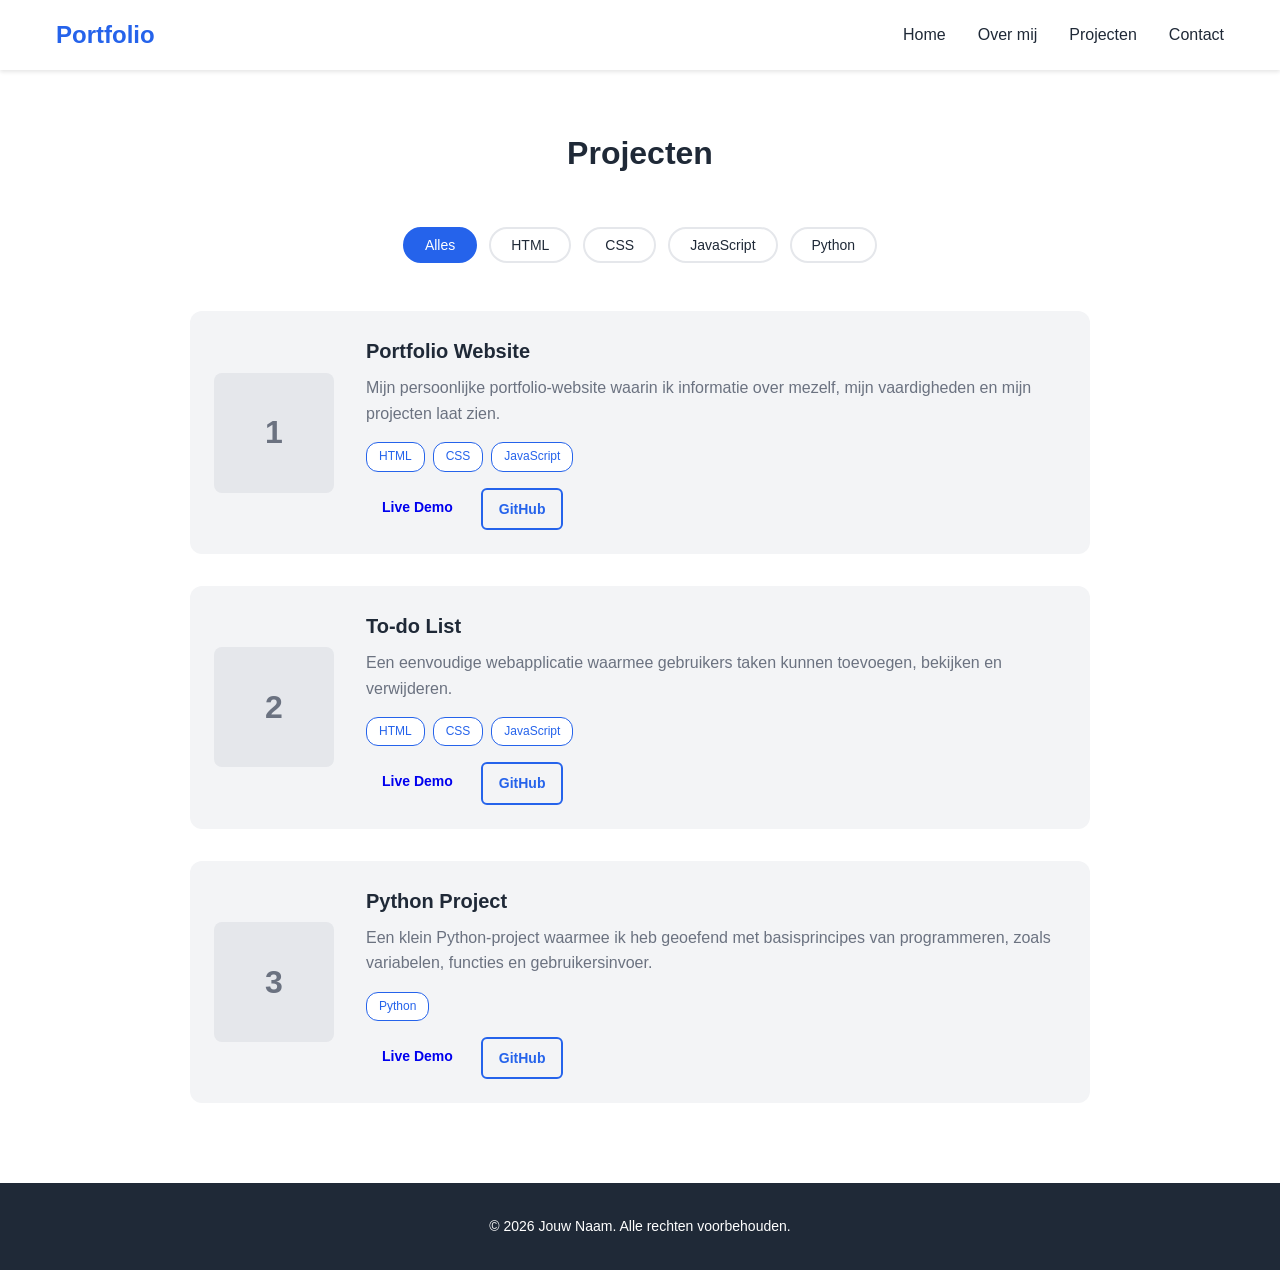
==== projects.html @ d116de9f "Add projects page and project filters" ====
<!DOCTYPE html>
<html lang="nl">
<head>
    <meta charset="UTF-8">
    <meta name="viewport" content="width=device-width, initial-scale=1.0">
    <title>Projecten - Portfolio van Milana</title>
    <link rel="stylesheet" href="css/style.css">
</head>
<body>
    <header class="header">
        <nav class="nav">
            <a href="index.html" class="nav__logo">Portfolio</a>
            <ul class="nav__menu">
                <li><a href="index.html" class="nav__link">Home</a></li>
                <li><a href="index.html#about" class="nav__link">Over mij</a></li>
                <li><a href="projects.html" class="nav__link">Projecten</a></li>
                <li><a href="index.html#contact" class="nav__link">Contact</a></li>
            </ul>
            <button class="nav__toggle" aria-label="Menu">
                <span></span>
                <span></span>
                <span></span>
            </button>
        </nav>
    </header>

    <main>
        <section class="projects-page">
            <div class="container">
                <h1 class="section__title">Projecten</h1>

                <div class="project-filters">
                    <button class="filter-btn active" data-filter="all">Alles</button>
                    <button class="filter-btn" data-filter="HTML">HTML</button>
                    <button class="filter-btn" data-filter="CSS">CSS</button>
                    <button class="filter-btn" data-filter="JavaScript">JavaScript</button>
                    <button class="filter-btn" data-filter="Python">Python</button>
                </div>

                <div class="projects-list">
                    <article class="project-list-item" data-tech="HTML CSS JavaScript">
                        <div class="project-list-item__image">1</div>
                        <div class="project-list-item__content">
                            <h2 class="project-list-item__title">Portfolio Website</h2>
                            <p class="project-list-item__description">Mijn persoonlijke portfolio-website waarin ik informatie over mezelf, mijn vaardigheden en mijn projecten laat zien.</p>
                            <div class="project-tags">
                                <span class="tag">HTML</span>
                                <span class="tag">CSS</span>
                                <span class="tag">JavaScript</span>
                            </div>
                            <div class="project-list-item__links">
                                <a href="#" class="btn btn--small">Live Demo</a>
                                <a href="#" class="btn btn--small btn--outline">GitHub</a>
                            </div>
                        </div>
                    </article>

                    <article class="project-list-item" data-tech="HTML CSS JavaScript">
                        <div class="project-list-item__image">2</div>
                        <div class="project-list-item__content">
                            <h2 class="project-list-item__title">To-do List</h2>
                            <p class="project-list-item__description">Een eenvoudige webapplicatie waarmee gebruikers taken kunnen toevoegen, bekijken en verwijderen.</p>
                            <div class="project-tags">
                                <span class="tag">HTML</span>
                                <span class="tag">CSS</span>
                                <span class="tag">JavaScript</span>
                            </div>
                            <div class="project-list-item__links">
                                <a href="#" class="btn btn--small">Live Demo</a>
                                <a href="#" class="btn btn--small btn--outline">GitHub</a>
                            </div>
                        </div>
                    </article>

                    <article class="project-list-item" data-tech="Python">
                        <div class="project-list-item__image">3</div>
                        <div class="project-list-item__content">
                            <h2 class="project-list-item__title">Python Project</h2>
                            <p class="project-list-item__description">Een klein Python-project waarmee ik heb geoefend met basisprincipes van programmeren, zoals variabelen, functies en gebruikersinvoer.</p>
                            <div class="project-tags">
                                <span class="tag">Python</span>
                            </div>
                            <div class="project-list-item__links">
                                <a href="#" class="btn btn--small">Live Demo</a>
                                <a href="#" class="btn btn--small btn--outline">GitHub</a>
                            </div>
                        </div>
                    </article>
                </div>

                <p class="filter-empty">Geen projecten gevonden met deze technologie.</p>
            </div>
        </section>
    </main>

    <footer class="footer">
        <div class="container">
            <p class="footer__text">&copy; 2026 Jouw Naam. Alle rechten voorbehouden.</p>
        </div>
    </footer>

    <script src="js/main.js"></script>
</body>
</html>
---- css/style.css ----
*,
*::before,
*::after {
    margin: 0;
    padding: 0;
    box-sizing: border-box;
}

:root {
    --color-primary: #2563eb;
    --color-primary-dark: #1d4ed8;
    --color-text: #1f2937;
    --color-text-light: #6b7280;
    --color-bg: #ffffff;
    --color-bg-alt: #f3f4f6;
    --color-border: #e5e7eb;
    --font-main: 'Segoe UI', Tahoma, Geneva, Verdana, sans-serif;
    --max-width: 1200px;
    --spacing: 1rem;
}

html {
    scroll-behavior: smooth;
}

body {
    font-family: var(--font-main);
    color: var(--color-text);
    line-height: 1.6;
    background-color: var(--color-bg);
}

.container {
    max-width: var(--max-width);
    margin: 0 auto;
    padding: 0 var(--spacing);
}

/* Header & Navigation */
.header {
    position: fixed;
    top: 0;
    width: 100%;
    background-color: var(--color-bg);
    box-shadow: 0 2px 4px rgba(0, 0, 0, 0.1);
    z-index: 1000;
}

.nav {
    display: flex;
    justify-content: space-between;
    align-items: center;
    max-width: var(--max-width);
    margin: 0 auto;
    padding: 1rem var(--spacing);
}

.nav__logo {
    font-size: 1.5rem;
    font-weight: bold;
    color: var(--color-primary);
    text-decoration: none;
}

.nav__menu {
    display: flex;
    list-style: none;
    gap: 2rem;
}

.nav__link {
    text-decoration: none;
    color: var(--color-text);
    transition: color 0.3s;
}

.nav__link:hover {
    color: var(--color-primary);
}

.nav__toggle {
    display: none;
    flex-direction: column;
    gap: 4px;
    background: none;
    border: none;
    cursor: pointer;
}

.nav__toggle span {
    width: 25px;
    height: 3px;
    background-color: var(--color-text);
    transition: transform 0.3s;
}

/* Hero Section */
.hero {
    min-height: 100vh;
    display: flex;
    align-items: center;
    justify-content: center;
    text-align: center;
    padding: 6rem var(--spacing) 2rem;
    background: linear-gradient(135deg, var(--color-bg-alt) 0%, var(--color-bg) 100%);
}

.hero__title {
    font-size: 3rem;
    margin-bottom: 1rem;
}

.hero__highlight {
    color: var(--color-primary);
}

.hero__subtitle {
    font-size: 1.25rem;
    color: var(--color-text-light);
    margin-bottom: 2rem;
}

/* Buttons */
.btn {
    display: inline-block;
    padding: 0.75rem 1.5rem;
    border-radius: 6px;
    text-decoration: none;
    font-weight: 600;
    transition: background-color 0.3s, transform 0.2s;
    border: none;
    cursor: pointer;
}

.btn--primary {
    background-color: var(--color-primary);
    color: var(--color-bg);
}

.btn--primary:hover {
    background-color: var(--color-primary-dark);
    transform: translateY(-2px);
}

.btn--outline {
    background-color: transparent;
    border: 2px solid var(--color-primary);
    color: var(--color-primary);
}

.btn--outline:hover {
    background-color: var(--color-primary);
    color: var(--color-bg);
}

.btn--small {
    padding: 0.5rem 1rem;
    font-size: 0.875rem;
}

/* Sections */
.section__title {
    font-size: 2rem;
    text-align: center;
    margin-bottom: 3rem;
    color: var(--color-text);
}

/* About Section */
.about {
    padding: 5rem var(--spacing);
    background-color: var(--color-bg);
}

.about__content {
    display: flex;
    gap: 3rem;
    align-items: center;
    flex-wrap: wrap;
    justify-content: center;
}

.about__photo {
    width: 250px;
    height: 250px;
    object-fit: cover;
    border-radius: 50%;
    border: 4px solid var(--color-primary);
}

.about__text {
    max-width: 500px;
}

.about__text p {
    margin-bottom: 1.5rem;
    color: var(--color-text-light);
}

.about__skills {
    display: flex;
    gap: 0.75rem;
    flex-wrap: wrap;
}

.skill {
    padding: 0.5rem 1rem;
    background-color: var(--color-bg-alt);
    border-radius: 20px;
    font-size: 0.875rem;
    font-weight: 500;
    color: var(--color-primary);
}

/* Projects Section */
.projects {
    padding: 5rem var(--spacing);
    background-color: var(--color-bg-alt);
}

.projects__grid {
    display: grid;
    grid-template-columns: repeat(auto-fit, minmax(300px, 1fr));
    gap: 2rem;
}

.project-card {
    background-color: var(--color-bg);
    border-radius: 12px;
    overflow: hidden;
    box-shadow: 0 4px 6px rgba(0, 0, 0, 0.1);
    transition: transform 0.3s;
}

.project-card:hover {
    transform: translateY(-5px);
}

.project-card__image {
    width: 100%;
    height: 200px;
    object-fit: cover;
}

.project-card__content {
    padding: 1.5rem;
}

.project-card__title {
    font-size: 1.25rem;
    margin-bottom: 0.5rem;
}

.project-card__description {
    color: var(--color-text-light);
    margin-bottom: 1rem;
}

.project-card__links {
    display: flex;
    gap: 0.75rem;
}

/* Projects Page */
.projects-page {
    padding: 8rem var(--spacing) 5rem;
    background-color: var(--color-bg);
}

.project-filters {
    display: flex;
    flex-wrap: wrap;
    gap: 0.75rem;
    justify-content: center;
    margin-bottom: 3rem;
}

.filter-btn {
    padding: 0.5rem 1.25rem;
    border: 2px solid var(--color-border);
    border-radius: 20px;
    background-color: var(--color-bg);
    color: var(--color-text);
    font-family: inherit;
    font-size: 0.875rem;
    font-weight: 500;
    cursor: pointer;
    transition: background-color 0.3s, color 0.3s, border-color 0.3s;
}

.filter-btn:hover {
    border-color: var(--color-primary);
    color: var(--color-primary);
}

.filter-btn.active {
    background-color: var(--color-primary);
    border-color: var(--color-primary);
    color: var(--color-bg);
}

.projects-list {
    display: flex;
    flex-direction: column;
    gap: 2rem;
    max-width: 900px;
    margin: 0 auto;
}

.project-list-item {
    display: flex;
    gap: 2rem;
    align-items: center;
    padding: 1.5rem;
    background-color: var(--color-bg-alt);
    border-radius: 12px;
    transition: transform 0.3s;
}

.project-list-item:hover {
    transform: translateY(-3px);
}

.project-list-item__image {
    flex-shrink: 0;
    width: 120px;
    height: 120px;
    background-color: var(--color-border);
    border-radius: 8px;
    display: flex;
    align-items: center;
    justify-content: center;
    color: var(--color-text-light);
    font-size: 2rem;
    font-weight: bold;
}

.project-list-item__content {
    flex: 1;
}

.project-list-item__title {
    font-size: 1.25rem;
    margin-bottom: 0.5rem;
    color: var(--color-text);
}

.project-list-item__description {
    color: var(--color-text-light);
    margin-bottom: 1rem;
}

.project-tags {
    display: flex;
    flex-wrap: wrap;
    gap: 0.5rem;
    margin-bottom: 1rem;
}

.tag {
    padding: 0.25rem 0.75rem;
    background-color: var(--color-bg);
    border: 1px solid var(--color-primary);
    border-radius: 12px;
    font-size: 0.75rem;
    font-weight: 500;
    color: var(--color-primary);
}

.project-list-item__links {
    display: flex;
    gap: 0.75rem;
}

.filter-empty {
    text-align: center;
    color: var(--color-text-light);
    padding: 3rem 1rem;
    display: none;
}

.filter-empty.visible {
    display: block;
}

/* Contact Section */
.contact {
    padding: 5rem var(--spacing);
    background-color: var(--color-bg);
}

.contact__form {
    max-width: 600px;
    margin: 0 auto;
}

.form__group {
    margin-bottom: 1.5rem;
}

.form__label {
    display: block;
    margin-bottom: 0.5rem;
    font-weight: 500;
}

.form__input {
    width: 100%;
    padding: 0.75rem;
    border: 1px solid var(--color-border);
    border-radius: 6px;
    font-size: 1rem;
    font-family: inherit;
    transition: border-color 0.3s;
}

.form__input:focus {
    outline: none;
    border-color: var(--color-primary);
}

.form__textarea {
    min-height: 150px;
    resize: vertical;
}

/* Footer */
.footer {
    padding: 2rem var(--spacing);
    background-color: var(--color-text);
    color: var(--color-bg);
    text-align: center;
}

.footer__text {
    font-size: 0.875rem;
}

/* Responsive */
@media (max-width: 768px) {
    .nav__menu {
        position: fixed;
        top: 60px;
        left: 100%;
        flex-direction: column;
        width: 100%;
        background-color: var(--color-bg);
        padding: 2rem;
        gap: 1.5rem;
        transition: left 0.3s;
    }

    .nav__menu.active {
        left: 0;
    }

    .nav__toggle {
        display: flex;
    }

    .hero__title {
        font-size: 2rem;
    }

    .about__content {
        flex-direction: column;
        text-align: center;
    }

    .project-list-item {
        flex-direction: column;
        text-align: center;
    }

    .project-list-item__links {
        justify-content: center;
    }

    .project-tags {
        justify-content: center;
    }
}
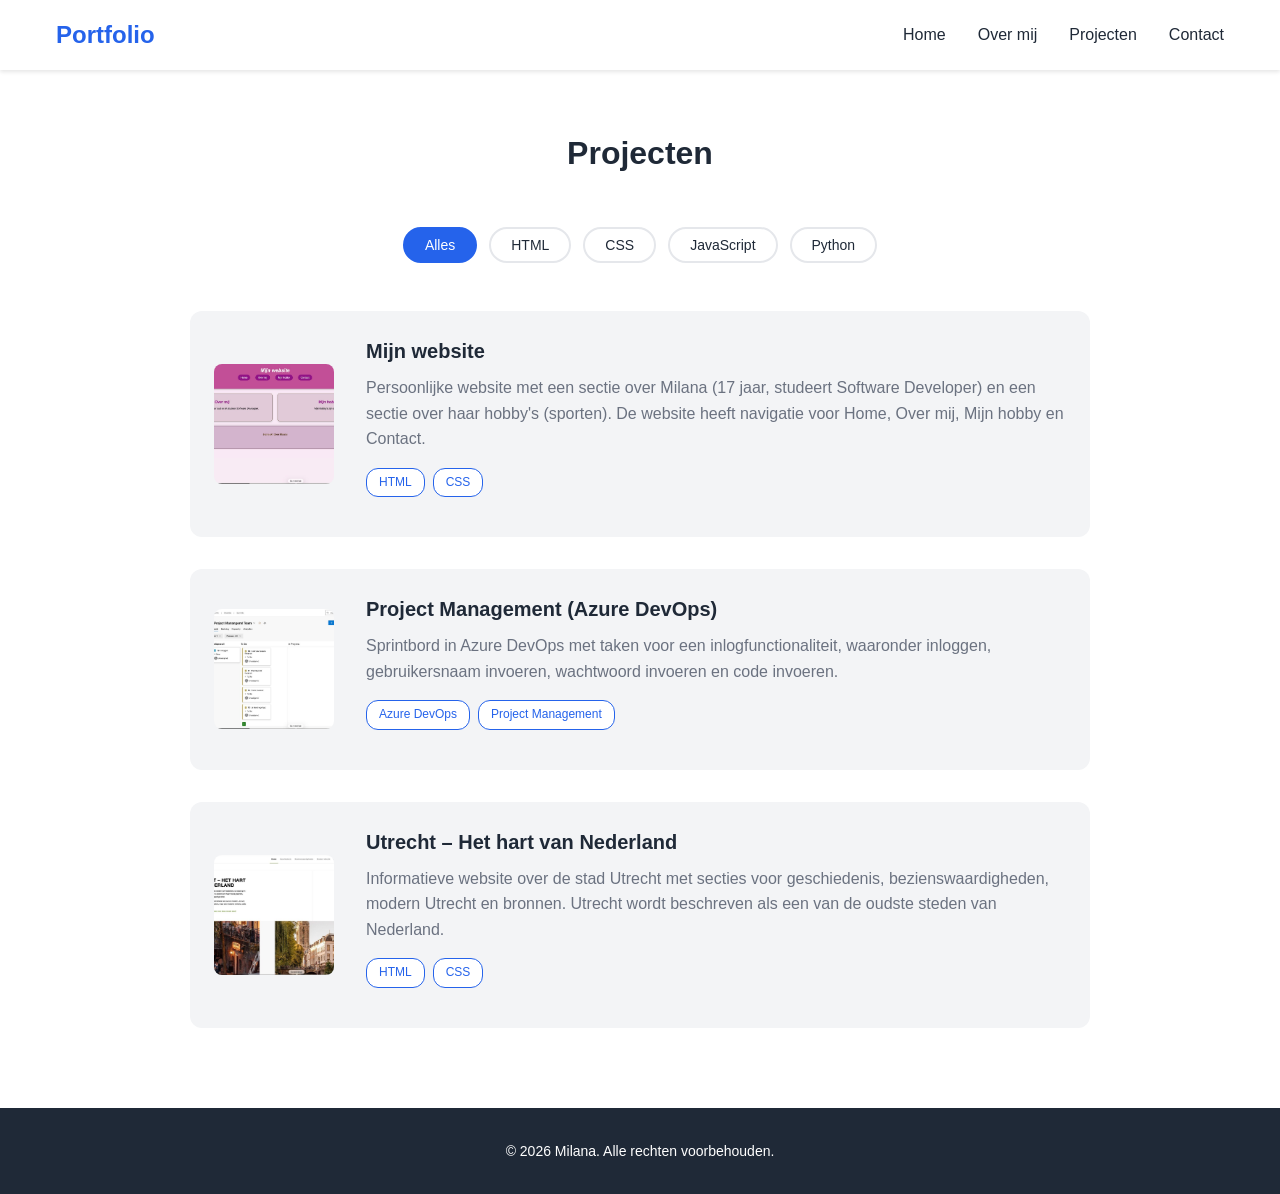
==== commit cec7c223: "Finalize projects page and documentation" ====
--- a/projects.html
+++ b/projects.html
@@ -38,51 +38,44 @@
                 </div>
 
                 <div class="projects-list">
-                    <article class="project-list-item" data-tech="HTML CSS JavaScript">
-                        <div class="project-list-item__image">1</div>
+                    <article class="project-list-item" data-tech="HTML CSS">
+                        <div class="project-list-item__image">
+                            <img src="js/images/IMAGE 2026-10-05 14:11:08.jpg" alt="Screenshot van de website Mijn website">
+                        </div>
                         <div class="project-list-item__content">
-                            <h2 class="project-list-item__title">Portfolio Website</h2>
-                            <p class="project-list-item__description">Mijn persoonlijke portfolio-website waarin ik informatie over mezelf, mijn vaardigheden en mijn projecten laat zien.</p>
+                            <h2 class="project-list-item__title">Mijn website</h2>
+                            <p class="project-list-item__description">Persoonlijke website met een sectie over Milana (17 jaar, studeert Software Developer) en een sectie over haar hobby's (sporten). De website heeft navigatie voor Home, Over mij, Mijn hobby en Contact.</p>
                             <div class="project-tags">
                                 <span class="tag">HTML</span>
                                 <span class="tag">CSS</span>
-                                <span class="tag">JavaScript</span>
-                            </div>
-                            <div class="project-list-item__links">
-                                <a href="#" class="btn btn--small">Live Demo</a>
-                                <a href="#" class="btn btn--small btn--outline">GitHub</a>
                             </div>
                         </div>
                     </article>
 
-                    <article class="project-list-item" data-tech="HTML CSS JavaScript">
-                        <div class="project-list-item__image">2</div>
+                    <article class="project-list-item" data-tech="">
+                        <div class="project-list-item__image">
+                            <img src="js/images/IMAGE 2026-10-05 14:11:09.jpg" alt="Screenshot van het Azure DevOps sprintbord">
+                        </div>
                         <div class="project-list-item__content">
-                            <h2 class="project-list-item__title">To-do List</h2>
-                            <p class="project-list-item__description">Een eenvoudige webapplicatie waarmee gebruikers taken kunnen toevoegen, bekijken en verwijderen.</p>
+                            <h2 class="project-list-item__title">Project Management (Azure DevOps)</h2>
+                            <p class="project-list-item__description">Sprintbord in Azure DevOps met taken voor een inlogfunctionaliteit, waaronder inloggen, gebruikersnaam invoeren, wachtwoord invoeren en code invoeren.</p>
                             <div class="project-tags">
-                                <span class="tag">HTML</span>
-                                <span class="tag">CSS</span>
-                                <span class="tag">JavaScript</span>
-                            </div>
-                            <div class="project-list-item__links">
-                                <a href="#" class="btn btn--small">Live Demo</a>
-                                <a href="#" class="btn btn--small btn--outline">GitHub</a>
+                                <span class="tag">Azure DevOps</span>
+                                <span class="tag">Project Management</span>
                             </div>
                         </div>
                     </article>
 
-                    <article class="project-list-item" data-tech="Python">
-                        <div class="project-list-item__image">3</div>
+                    <article class="project-list-item" data-tech="HTML CSS">
+                        <div class="project-list-item__image">
+                            <img src="js/images/IMAGE 2026-10-05 14:11:11.jpg" alt="Screenshot van de website Utrecht – Het hart van Nederland">
+                        </div>
                         <div class="project-list-item__content">
-                            <h2 class="project-list-item__title">Python Project</h2>
-                            <p class="project-list-item__description">Een klein Python-project waarmee ik heb geoefend met basisprincipes van programmeren, zoals variabelen, functies en gebruikersinvoer.</p>
+                            <h2 class="project-list-item__title">Utrecht – Het hart van Nederland</h2>
+                            <p class="project-list-item__description">Informatieve website over de stad Utrecht met secties voor geschiedenis, bezienswaardigheden, modern Utrecht en bronnen. Utrecht wordt beschreven als een van de oudste steden van Nederland.</p>
                             <div class="project-tags">
-                                <span class="tag">Python</span>
-                            </div>
-                            <div class="project-list-item__links">
-                                <a href="#" class="btn btn--small">Live Demo</a>
-                                <a href="#" class="btn btn--small btn--outline">GitHub</a>
+                                <span class="tag">HTML</span>
+                                <span class="tag">CSS</span>
                             </div>
                         </div>
                     </article>
@@ -95,7 +88,7 @@
 
     <footer class="footer">
         <div class="container">
-            <p class="footer__text">&copy; 2026 Jouw Naam. Alle rechten voorbehouden.</p>
+            <p class="footer__text">&copy; 2026 Milana. Alle rechten voorbehouden.</p>
         </div>
     </footer>
 
--- a/css/style.css
+++ b/css/style.css
@@ -333,6 +333,14 @@
     color: var(--color-text-light);
     font-size: 2rem;
     font-weight: bold;
+    overflow: hidden;
+}
+
+.project-list-item__image img {
+    width: 100%;
+    height: 100%;
+    object-fit: cover;
+    display: block;
 }
 
 .project-list-item__content {
